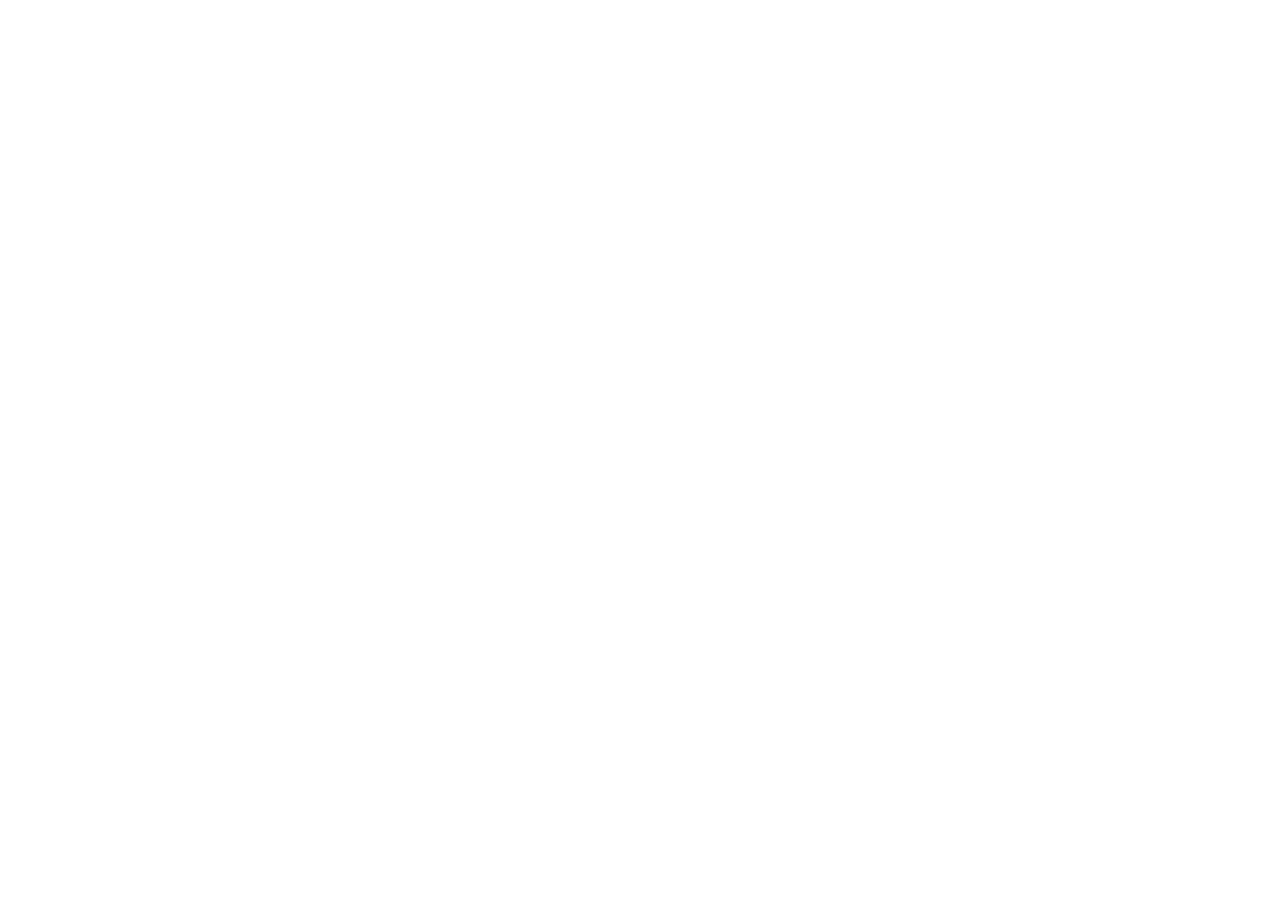
==== index.html @ 0f27fcc2 "added notes" ====
<!DOCTYPE html>
<html lang="en">
<head>
    <meta charset="UTF-8">
    <meta http-equiv="X-UA-Compatible" content="IE=edge">
    <meta name="viewport" content="width=device-width, initial-scale=1.0">
    <link rel="stylesheet" href="style.css">
    <title>CSS - Fundamentals</title>
</head>
<body>

</body>
</html>
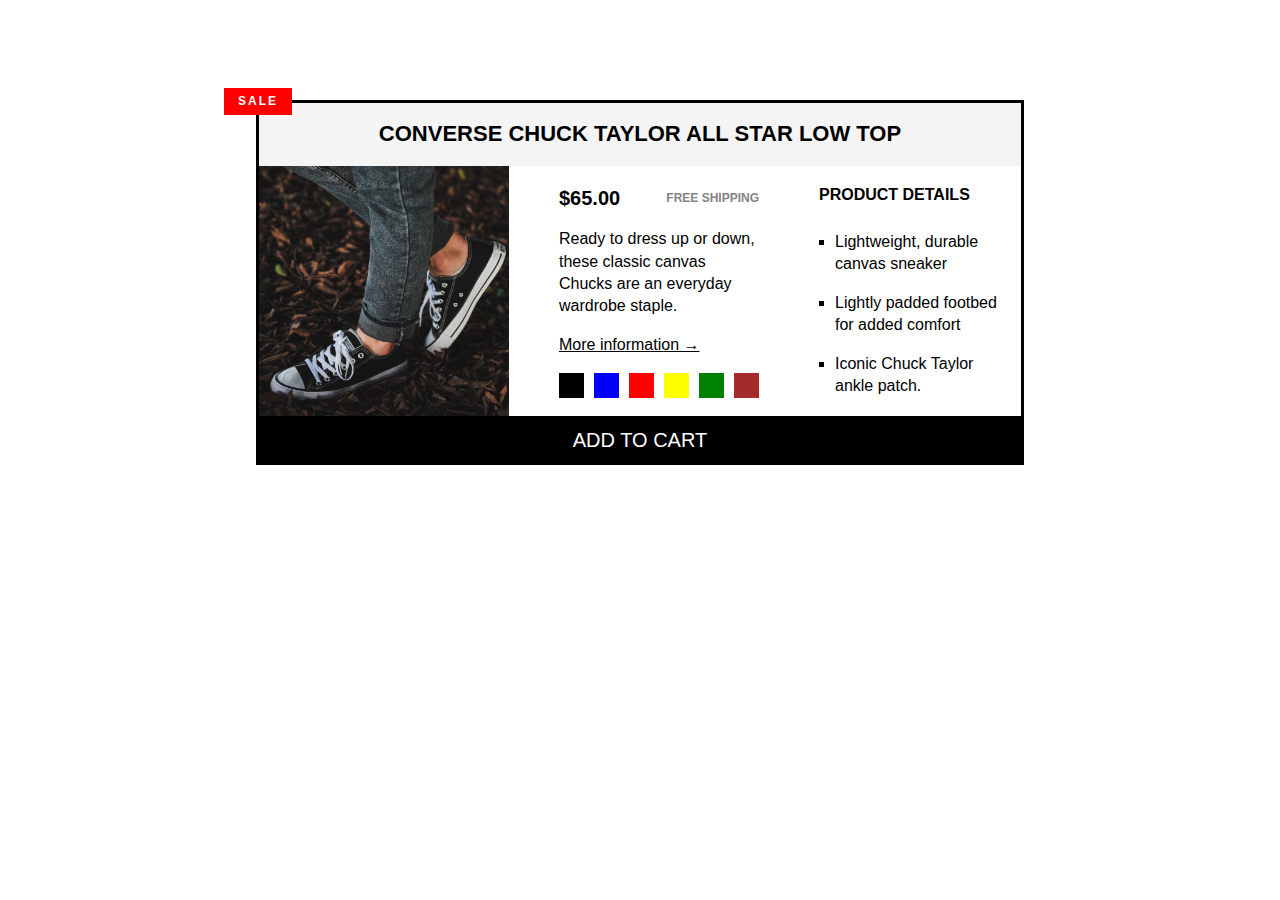
==== commit 6f69fc77: "added flexbox example" ====
--- a/index.html
+++ b/index.html
@@ -8,6 +8,50 @@
     <title>CSS - Fundamentals</title>
 </head>
 <body>
+    <!-- Flex Box Example -->
+    <article class="product">
+        <h2 class="product-title">Converse Chuck Taylor All Star Low Top</h2>
+        <div class="container">
+            <img
+            src="shoe.jpeg"
+            alt="Chuck Taylor All Star Shoe"
+            height="250"
+            width="250"
+            class="product-img"
+            />
+            <div class="product-info">
+                <div class="product-price">
+                    <p class="price"><strong>$65.00</strong></p>
+                    <p class="shipping">Free shipping</p>
+                </div>
+                <p class="sale">Sale</p>
 
+                <p class="product-description">
+                    Ready to dress up or down, these classic canvas Chucks are an everyday
+                    wardrobe staple.
+                </p>
+                <a href="https://converse.com" target="_blank" class="more-info">More information &rarr;</a>
+
+                <div class="product-colors">
+                    <div class="color"></div>
+                    <div class="color color-blue"></div>
+                    <div class="color color-red"></div>
+                    <div class="color color-yellow"></div>
+                    <div class="color color-green"></div>
+                    <div class="color color-brown"></div>
+                </div>
+            </div>
+
+            <div class="product-details">
+                <h3 class="details-title">Product details</h3>
+                <ul class="details-list">
+                    <li>Lightweight, durable canvas sneaker</li>
+                    <li>Lightly padded footbed for added comfort</li>
+                    <li>Iconic Chuck Taylor ankle patch.</li>
+                </ul>
+            </div>
+        </div>
+        <button class="add-cart">Add to cart</button>
+      </article>
 </body>
 </html>
--- a/style.css
+++ b/style.css
@@ -0,0 +1,157 @@
+* {
+    margin: 0;
+    padding: 0;
+    box-sizing: border-box;
+}
+
+body {
+  font-family: sans-serif;
+  line-height: 1.4;
+}
+
+.product {
+    max-width: 60%;
+    margin: 100px auto;
+    border: 3px solid black;
+    position: relative;
+}
+
+.product-title {
+    font-size: 22px;
+    text-transform: uppercase;
+    background-color: rgb(244, 244, 244);
+    text-align: center;
+    padding: 16px 0;
+}
+
+.container {
+    display: flex;
+    flex-direction: row;
+    column-gap: 40px;
+}
+
+.product-img,
+.product-info,
+.product-details {
+    flex-grow: 1;
+    flex-basis: 33.33%;
+}
+
+.product-info {
+    padding: 10px;
+    display: flex;
+    flex-direction: column;
+    justify-content: space-around;
+}
+
+.sale {
+    background-color: red;
+    color: white;
+    text-transform: uppercase;
+    font-weight: bold;
+    font-size: 12px;
+    letter-spacing: 2px;
+    display: inline-block;
+    padding: 5px 14px;
+    position: absolute;
+    top: -15px;
+    left: -35px;
+    z-index: 100;
+}
+
+.product-price {
+    display: flex;
+    justify-content: space-between;
+    align-items: center;
+}
+
+.price {
+    font-size: 20px;
+}
+
+.shipping {
+    font-size: 12px;
+    font-weight: bold;
+    text-transform: uppercase;
+    color: rgb(132, 132, 132);
+}
+
+.more-info {
+    color: black;
+}
+
+.more-info:hover {
+    text-decoration: none;
+}
+
+.product-colors {
+    display: flex;
+    column-gap: 10px;
+}
+
+.color {
+    width: 25px;
+    height: 25px;
+    background-color: black;
+}
+
+.color-blue {
+    background-color: blue;
+}
+
+.color-red {
+    background-color: red;
+}
+
+.color-yellow {
+    background-color: yellow;
+}
+
+.color-green {
+    background-color: green;
+}
+
+.color-brown {
+    background-color: brown;
+}
+
+
+.product-details {
+    padding: 10px;
+    display: flex;
+    flex-direction: column;
+    justify-content: space-evenly;
+}
+
+.details-title {
+    font-size: 16px;
+    text-transform: uppercase;
+}
+
+.details-list {
+    list-style: square;
+}
+
+.details-list > li {
+    margin-top: 16px;
+    margin-left: 16px;
+}
+
+
+.add-cart {
+    display: inline-block;
+    width: 100%;
+    border: none;
+    border-top: 3px solid black;
+    background-color: black;
+    font-size: 20px;
+    padding: 10px 0;
+    color: white;
+    text-transform: uppercase;
+    cursor: pointer;
+}
+
+.add-cart:hover {
+    color: black;
+    background-color: white;
+}
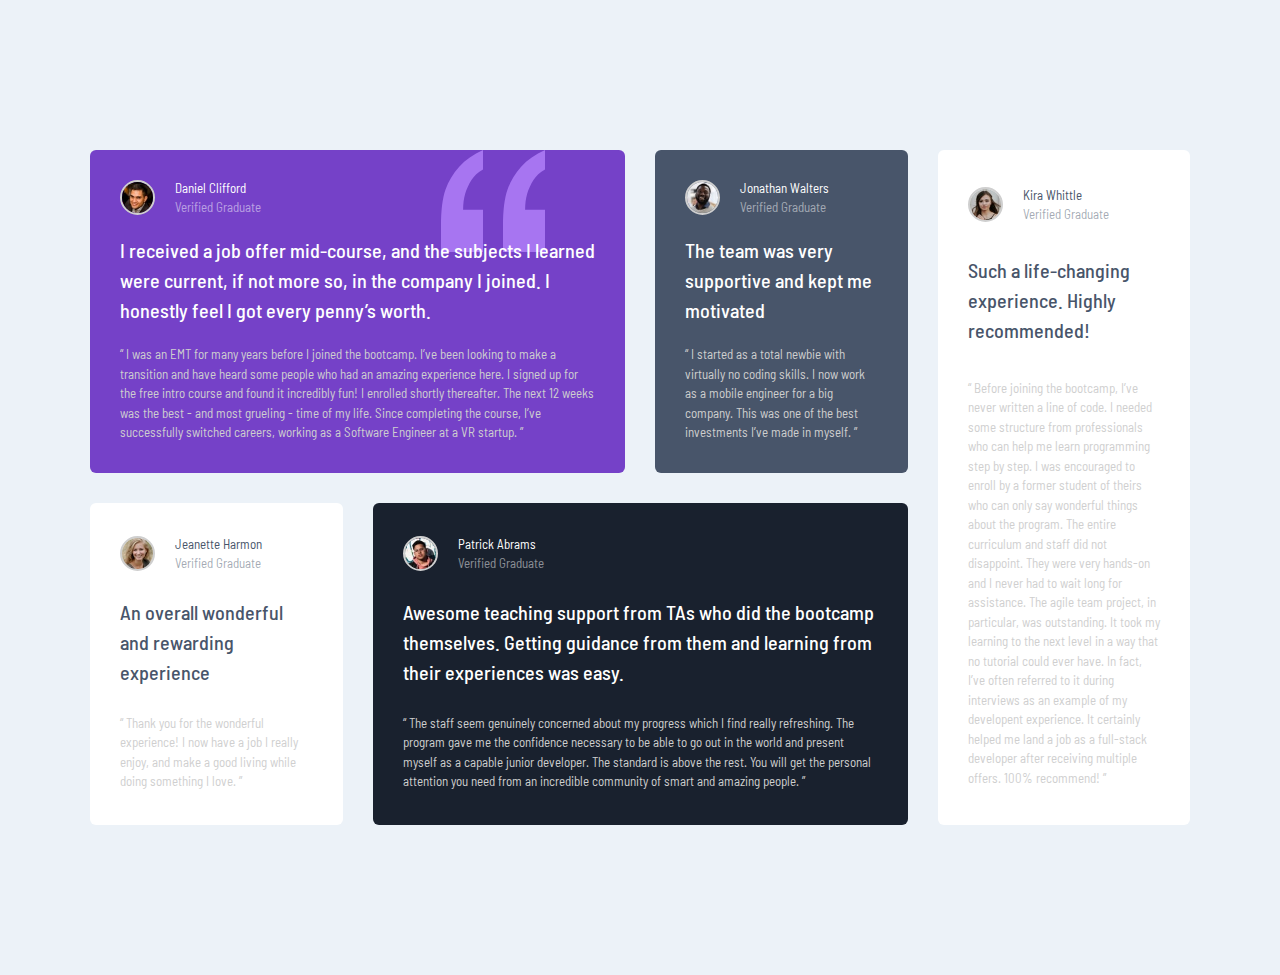
==== commit fd702306: "added grid example" ====
--- a/index.html
+++ b/index.html
@@ -1,57 +1,96 @@
 <!DOCTYPE html>
 <html lang="en">
 <head>
-    <meta charset="UTF-8">
-    <meta http-equiv="X-UA-Compatible" content="IE=edge">
-    <meta name="viewport" content="width=device-width, initial-scale=1.0">
-    <link rel="stylesheet" href="style.css">
-    <title>CSS - Fundamentals</title>
+  <meta charset="UTF-8">
+  <meta name="viewport" content="width=device-width, initial-scale=1.0"> <!-- displays site properly based on user's device -->
+
+  <link rel="icon" type="image/png" sizes="32x32" href="./images/favicon-32x32.png">
+
+  <link rel="stylesheet" href="style.css">
+
+  <title>Frontend Mentor | [Challenge Name Here]</title>
+
+
 </head>
 <body>
-    <!-- Flex Box Example -->
-    <article class="product">
-        <h2 class="product-title">Converse Chuck Taylor All Star Low Top</h2>
-        <div class="container">
-            <img
-            src="shoe.jpeg"
-            alt="Chuck Taylor All Star Shoe"
-            height="250"
-            width="250"
-            class="product-img"
-            />
-            <div class="product-info">
-                <div class="product-price">
-                    <p class="price"><strong>$65.00</strong></p>
-                    <p class="shipping">Free shipping</p>
-                </div>
-                <p class="sale">Sale</p>
 
-                <p class="product-description">
-                    Ready to dress up or down, these classic canvas Chucks are an everyday
-                    wardrobe staple.
-                </p>
-                <a href="https://converse.com" target="_blank" class="more-info">More information &rarr;</a>
-
-                <div class="product-colors">
-                    <div class="color"></div>
-                    <div class="color color-blue"></div>
-                    <div class="color color-red"></div>
-                    <div class="color color-yellow"></div>
-                    <div class="color color-green"></div>
-                    <div class="color color-brown"></div>
+    <div class="container">
+        <div class="card card-1">
+            <img class="card-quotation" src="img/bg-pattern-quotation.svg" alt="">
+            <div class="card-profile">
+                <img class="card-profile-img" src="img/image-daniel.jpg" alt="profile picture of daniel">
+                <div class="card-profile-details">
+                    <div>Daniel Clifford</div>
+                    <div>Verified Graduate</div>
                 </div>
             </div>
+            <h2 class="card-title">I received a job offer mid-course, and the subjects I learned were current, if not more so,
+                in the company I joined. I honestly feel I got every penny’s worth.</h2>
+            <p class="card-body">“ I was an EMT for many years before I joined the bootcamp. I’ve been looking to make a
+                transition and have heard some people who had an amazing experience here. I signed up
+                for the free intro course and found it incredibly fun! I enrolled shortly thereafter.
+                The next 12 weeks was the best - and most grueling - time of my life. Since completing
+                the course, I’ve successfully switched careers, working as a Software Engineer at a VR startup. ”</p>
+        </div>
+        <div class="card card-2">
+            <div class="card-profile">
+                <img class="card-profile-img" src="img/image-jonathan.jpg" alt="profile picture of jonathan">
+                <div class="card-profile-details">
+                    <div>Jonathan Walters</div>
+                    <div>Verified Graduate</div>
+                </div>
+            </div>
+            <h2 class="card-title">The team was very supportive and kept me motivated</h2>
+            <p class="card-body">“ I started as a total newbie with virtually no coding skills. I now work as a mobile engineer
+                for a big company. This was one of the best investments I’ve made in myself. ”</p>
+        </div>
+        <div class="card card-3">
+            <div class="card-profile">
+                <img class="card-profile-img" src="img/image-kira.jpg" alt="profile picture of kira">
+                <div class="card-profile-details">
+                    <div>Kira Whittle</div>
+                    <div>Verified Graduate</div>
+                </div>
+            </div>
+            <h2 class="card-title">Such a life-changing experience. Highly recommended!</h2>
+            <p class="card-body">“ Before joining the bootcamp, I’ve never written a line of code. I needed some structure from
+                professionals who can help me learn programming step by step. I was encouraged to enroll by a former
+                student of theirs who can only say wonderful things about the program. The entire curriculum and staff
+                did not disappoint. They were very hands-on and I never had to wait long for assistance. The agile team
+                project, in particular, was outstanding. It took my learning to the next level in a way that no tutorial
+                could ever have. In fact, I’ve often referred to it during interviews as an example of my developent
+                experience. It certainly helped me land a job as a full-stack developer after receiving multiple offers.
+                100% recommend! ”</p>
+        </div>
+        <div class="card card-4">
+            <div class="card-profile">
+                <img class="card-profile-img" src="img/image-jeanette.jpg" alt="profile picture of jeanette">
+                <div class="card-profile-details">
+                    <div>Jeanette Harmon</div>
+                    <div>Verified Graduate</div>
+                </div>
+            </div>
+            <h2 class="card-title">An overall wonderful and rewarding experience</h2>
+            <p class="card-body">“ Thank you for the wonderful experience! I now have a job I really enjoy, and make a good living
+                while doing something I love. ”</p>
+        </div>
+        <div class="card card-5">
+            <div class="card-profile">
+                <img class="card-profile-img" src="img/image-patrick.jpg" alt="profile picture of patrick">
+                <div class="card-profile-details">
+                    <div>Patrick Abrams</div>
+                    <div>Verified Graduate</div>
+                </div>
+            </div>
+            <h2 class="card-title">Awesome teaching support from TAs who did the bootcamp themselves. Getting guidance from them and
+                learning from their experiences was easy.</h2>
+            <p class="card-body">“ The staff seem genuinely concerned about my progress which I find really refreshing. The program
+                gave me the confidence necessary to be able to go out in the world and present myself as a capable
+                junior developer. The standard is above the rest. You will get the personal attention you need from
+                an incredible community of smart and amazing people. ”</p>
+        </div>
+    </div>
 
-            <div class="product-details">
-                <h3 class="details-title">Product details</h3>
-                <ul class="details-list">
-                    <li>Lightweight, durable canvas sneaker</li>
-                    <li>Lightly padded footbed for added comfort</li>
-                    <li>Iconic Chuck Taylor ankle patch.</li>
-                </ul>
-            </div>
-        </div>
-        <button class="add-cart">Add to cart</button>
-      </article>
+
 </body>
 </html>
--- a/style.css
+++ b/style.css
@@ -1,157 +1,142 @@
-* {
-    margin: 0;
-    padding: 0;
+@import url('https://fonts.googleapis.com/css2?family=Barlow+Semi+Condensed:wght@500;600&display=swap');
+
+:root {
+    --color-violet: hsl(263, 55%, 52%);
+    --color-gray-blue: hsl(217, 19%, 35%);
+    --color-black-blue: hsl(219, 29%, 14%);
+    --color-gray-light: hsl(0, 0%, 81%);
+    --color-gray-blue-light: hsl(210, 46%, 95%);
+    --color-white: hsl(0, 0%, 100%);
+    --default-font-size: 13px;
+}
+
+*,
+*::before,
+*::after {
     box-sizing: border-box;
 }
 
-body {
-  font-family: sans-serif;
-  line-height: 1.4;
+* {
+    margin: 0;
 }
 
-.product {
-    max-width: 60%;
-    margin: 100px auto;
-    border: 3px solid black;
-    position: relative;
-}
-
-.product-title {
-    font-size: 22px;
-    text-transform: uppercase;
-    background-color: rgb(244, 244, 244);
-    text-align: center;
-    padding: 16px 0;
+body {
+    font-size: var(--default-font-size);
+    font-family: 'Barlow Semi Condensed', sans-serif;
+    background-color: var(--color-gray-blue-light);
 }
 
 .container {
-    display: flex;
-    flex-direction: row;
-    column-gap: 40px;
+    max-width: 1100px;
+    margin: 150px auto;
+
+    display: grid;
+    grid-template-columns: repeat(4, 1fr);
+    grid-template-rows: repeat(2, 1fr);
+    gap: 30px;
 }
 
-.product-img,
-.product-info,
-.product-details {
-    flex-grow: 1;
-    flex-basis: 33.33%;
-}
-
-.product-info {
-    padding: 10px;
+.card {
+    padding: 30px;
     display: flex;
     flex-direction: column;
     justify-content: space-around;
+    row-gap: 20px;
+    position: relative;
+    border-radius: 6px;
+    color: var(--color-white);
 }
 
-.sale {
-    background-color: red;
-    color: white;
-    text-transform: uppercase;
-    font-weight: bold;
-    font-size: 12px;
-    letter-spacing: 2px;
-    display: inline-block;
-    padding: 5px 14px;
-    position: absolute;
-    top: -15px;
-    left: -35px;
+.card * {
     z-index: 100;
 }
 
-.product-price {
-    display: flex;
-    justify-content: space-between;
-    align-items: center;
+.card-quotation {
+    position: absolute;
+    top: 0;
+    right: 15%;
+    z-index: 10;
 }
 
-.price {
-    font-size: 20px;
+.card-profile {
+    display: flex;
+    column-gap: 20px;
 }
 
-.shipping {
-    font-size: 12px;
-    font-weight: bold;
-    text-transform: uppercase;
-    color: rgb(132, 132, 132);
+.card-profile-img {
+    width: 35px;
+    height: 35px;
+    border-radius: 100%;
+    border: 2px solid var(--color-gray-light);
 }
 
-.more-info {
-    color: black;
+.card-profile-details {
+    display: flex;
+    flex-direction: column;
+    justify-content: space-between;
 }
 
-.more-info:hover {
-    text-decoration: none;
+.card-profile-details > div:nth-of-type(2) {
+    color: hsla(0, 0%, 100%, 0.5);
 }
 
-.product-colors {
-    display: flex;
-    column-gap: 10px;
+.card-title {
+    font-size: 20px;
+    font-weight: 500;
+    line-height: 1.5;
 }
 
-.color {
-    width: 25px;
-    height: 25px;
-    background-color: black;
+.card-body {
+    font-size: var(--default-font-size);
+    color: var(--color-gray-light);
+    line-height: 1.5;
 }
 
-.color-blue {
-    background-color: blue;
+.card-1 {
+    /* grid-column-start: 1; */
+    /* grid-column-end: 3; */
+    grid-column: 1 / span 2;
+    background-color: var(--color-violet);
 }
 
-.color-red {
-    background-color: red;
+.card-2 {
+    grid-column: 3 / span 1;
+    background-color: var(--color-gray-blue);
 }
 
-.color-yellow {
-    background-color: yellow;
+.card-3 {
+    grid-column: 4 / -1;
+    grid-row: 1 / -1;
+    background-color: var(--color-white);
 }
 
-.color-green {
-    background-color: green;
+.card-4 {
+    grid-column: 1 / span 1;
+    background-color: var(--color-white);
 }
 
-.color-brown {
-    background-color: brown;
+.card-3 > .card-title,
+.card-4 > .card-title {
+    color: var(--color-gray-blue);
+}
+
+.card-3 > .card-body,
+.card-4 > .card-body {
+    color: var(--color-gray-light);
+}
+
+.card-3 .card-profile-details,
+.card-4 .card-profile-details {
+    color: var(--color-gray-blue);
+}
+
+.card-3 .card-profile-details > div:nth-of-type(2),
+.card-4 .card-profile-details > div:nth-of-type(2) {
+    color: hsla(217, 19%, 35%, 0.5);
 }
 
 
-.product-details {
-    padding: 10px;
-    display: flex;
-    flex-direction: column;
-    justify-content: space-evenly;
+.card-5 {
+    grid-column: 2 / span 2;
+    background-color: var(--color-black-blue);
 }
-
-.details-title {
-    font-size: 16px;
-    text-transform: uppercase;
-}
-
-.details-list {
-    list-style: square;
-}
-
-.details-list > li {
-    margin-top: 16px;
-    margin-left: 16px;
-}
-
-
-.add-cart {
-    display: inline-block;
-    width: 100%;
-    border: none;
-    border-top: 3px solid black;
-    background-color: black;
-    font-size: 20px;
-    padding: 10px 0;
-    color: white;
-    text-transform: uppercase;
-    cursor: pointer;
-}
-
-.add-cart:hover {
-    color: black;
-    background-color: white;
-}
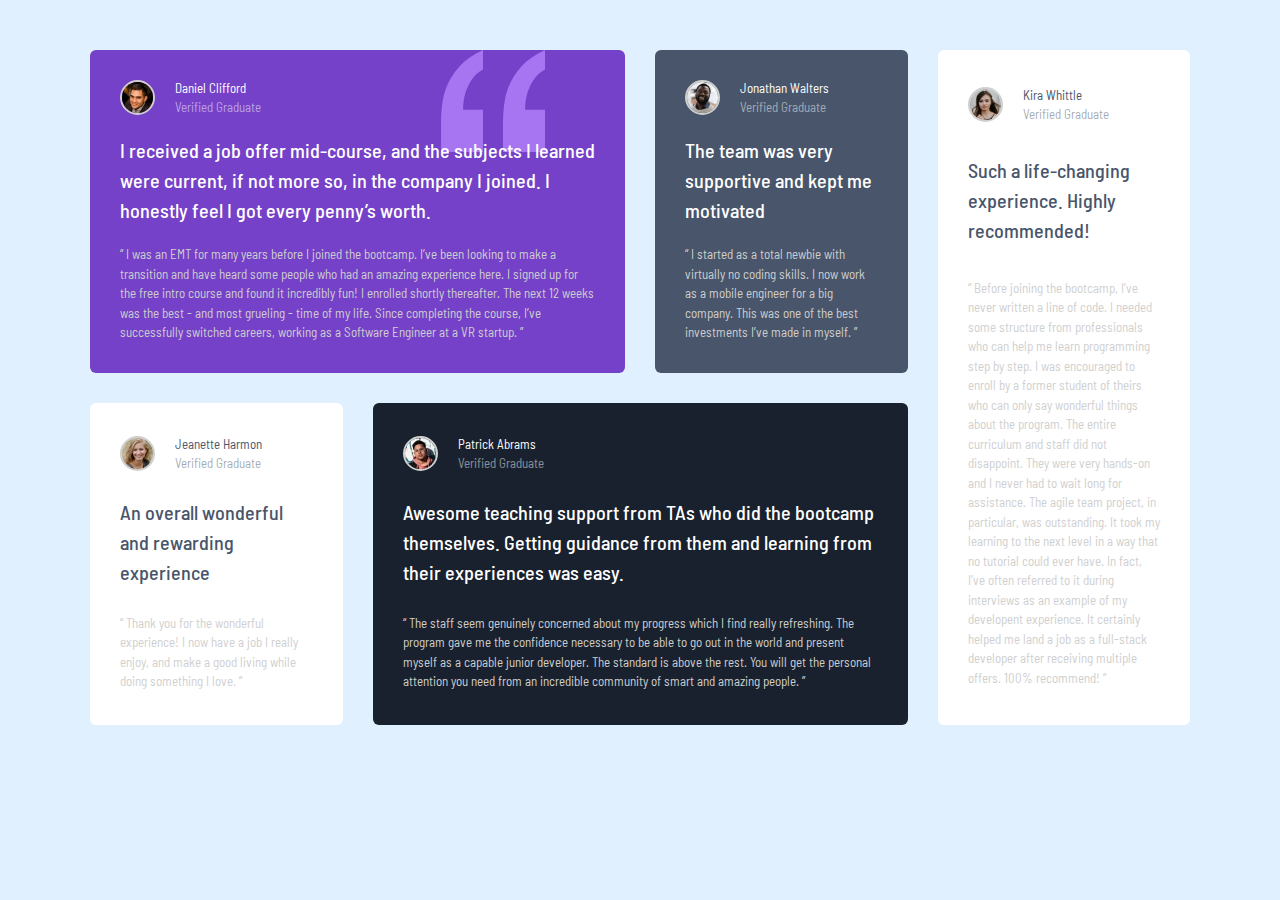
==== commit 4b0a7f00: "added media queries" ====
--- a/index.html
+++ b/index.html
@@ -46,6 +46,33 @@
         </div>
         <div class="card card-3">
             <div class="card-profile">
+                <img class="card-profile-img" src="img/image-jeanette.jpg" alt="profile picture of jeanette">
+                <div class="card-profile-details">
+                    <div>Jeanette Harmon</div>
+                    <div>Verified Graduate</div>
+                </div>
+            </div>
+            <h2 class="card-title">An overall wonderful and rewarding experience</h2>
+            <p class="card-body">“ Thank you for the wonderful experience! I now have a job I really enjoy, and make a good living
+                while doing something I love. ”</p>
+        </div>
+        <div class="card card-4">
+            <div class="card-profile">
+                <img class="card-profile-img" src="img/image-patrick.jpg" alt="profile picture of patrick">
+                <div class="card-profile-details">
+                    <div>Patrick Abrams</div>
+                    <div>Verified Graduate</div>
+                </div>
+            </div>
+            <h2 class="card-title">Awesome teaching support from TAs who did the bootcamp themselves. Getting guidance from them and
+                learning from their experiences was easy.</h2>
+            <p class="card-body">“ The staff seem genuinely concerned about my progress which I find really refreshing. The program
+                gave me the confidence necessary to be able to go out in the world and present myself as a capable
+                junior developer. The standard is above the rest. You will get the personal attention you need from
+                an incredible community of smart and amazing people. ”</p>
+        </div>
+        <div class="card card-5">
+            <div class="card-profile">
                 <img class="card-profile-img" src="img/image-kira.jpg" alt="profile picture of kira">
                 <div class="card-profile-details">
                     <div>Kira Whittle</div>
@@ -62,33 +89,6 @@
                 experience. It certainly helped me land a job as a full-stack developer after receiving multiple offers.
                 100% recommend! ”</p>
         </div>
-        <div class="card card-4">
-            <div class="card-profile">
-                <img class="card-profile-img" src="img/image-jeanette.jpg" alt="profile picture of jeanette">
-                <div class="card-profile-details">
-                    <div>Jeanette Harmon</div>
-                    <div>Verified Graduate</div>
-                </div>
-            </div>
-            <h2 class="card-title">An overall wonderful and rewarding experience</h2>
-            <p class="card-body">“ Thank you for the wonderful experience! I now have a job I really enjoy, and make a good living
-                while doing something I love. ”</p>
-        </div>
-        <div class="card card-5">
-            <div class="card-profile">
-                <img class="card-profile-img" src="img/image-patrick.jpg" alt="profile picture of patrick">
-                <div class="card-profile-details">
-                    <div>Patrick Abrams</div>
-                    <div>Verified Graduate</div>
-                </div>
-            </div>
-            <h2 class="card-title">Awesome teaching support from TAs who did the bootcamp themselves. Getting guidance from them and
-                learning from their experiences was easy.</h2>
-            <p class="card-body">“ The staff seem genuinely concerned about my progress which I find really refreshing. The program
-                gave me the confidence necessary to be able to go out in the world and present myself as a capable
-                junior developer. The standard is above the rest. You will get the personal attention you need from
-                an incredible community of smart and amazing people. ”</p>
-        </div>
     </div>
 
 
--- a/style.css
+++ b/style.css
@@ -5,7 +5,7 @@
     --color-gray-blue: hsl(217, 19%, 35%);
     --color-black-blue: hsl(219, 29%, 14%);
     --color-gray-light: hsl(0, 0%, 81%);
-    --color-gray-blue-light: hsl(210, 46%, 95%);
+    --color-gray-blue-light: hsl(210, 100%, 94%);
     --color-white: hsl(0, 0%, 100%);
     --default-font-size: 13px;
 }
@@ -28,7 +28,7 @@
 
 .container {
     max-width: 1100px;
-    margin: 150px auto;
+    margin: 50px auto;
 
     display: grid;
     grid-template-columns: repeat(4, 1fr);
@@ -105,38 +105,113 @@
 }
 
 .card-3 {
+    grid-column: 1 / span 1;
+    grid-row: 2 / -1;
+    background-color: var(--color-white);
+}
+
+.card-4 {
+    grid-column: 2 / span 2;
+    grid-row: 2 / -1;
+    background-color: var(--color-black-blue);
+}
+
+.card-5 {
     grid-column: 4 / -1;
     grid-row: 1 / -1;
     background-color: var(--color-white);
 }
 
-.card-4 {
-    grid-column: 1 / span 1;
-    background-color: var(--color-white);
-}
-
 .card-3 > .card-title,
-.card-4 > .card-title {
+.card-5 > .card-title {
     color: var(--color-gray-blue);
 }
 
 .card-3 > .card-body,
-.card-4 > .card-body {
+.card-5 > .card-body {
     color: var(--color-gray-light);
 }
 
 .card-3 .card-profile-details,
-.card-4 .card-profile-details {
+.card-5 .card-profile-details {
     color: var(--color-gray-blue);
 }
 
 .card-3 .card-profile-details > div:nth-of-type(2),
-.card-4 .card-profile-details > div:nth-of-type(2) {
+.card-5 .card-profile-details > div:nth-of-type(2) {
     color: hsla(217, 19%, 35%, 0.5);
 }
 
 
-.card-5 {
-    grid-column: 2 / span 2;
-    background-color: var(--color-black-blue);
-}
+
+/* mobile frist approach */
+/* @media screen and (min-width: 600px) {
+
+}
+
+@media screen and (min-width: 900px) {
+
+}
+
+@media screen and (min-width: 1100px) {
+
+} */
+
+
+
+/* breakpoints */
+/* desktop first approach */
+@media screen and (max-width: 1100px) {
+    .container {
+        max-width: 90%;
+        gap: 20px;
+    }
+}
+
+@media screen and (max-width: 900px) {
+    .container {
+        grid-template-columns: 1fr 1fr;
+        grid-template-rows: min-content 1fr;
+    }
+
+    .card-1 {
+        grid-column: 1 / 2;
+        grid-row: 1 / span 2;
+    }
+
+    .card-2 {
+        grid-column: 2 / -1;
+        grid-row: 1 / span 1;
+    }
+
+    .card-3 {
+        grid-column: 2 / -1;
+        grid-row: 2 / span 1;
+    }
+
+    .card-4 {
+        grid-column: 1 / 2;
+        grid-row: 3 / -1;
+    }
+
+    .card-5 {
+        grid-column: 2 / -1;
+        grid-row: 3 / -1;
+    }
+}
+
+@media screen and (max-width: 600px) {
+    .container {
+        grid-template-columns: 1fr;
+        grid-template-rows: repeat(auto-fit, minmax(100px, 1fr));
+    }
+
+    .card-1,
+    .card-2,
+    .card-3,
+    .card-4,
+    .card-5 {
+        grid-column: 1 / -1;
+        grid-row: auto;
+    }
+}
